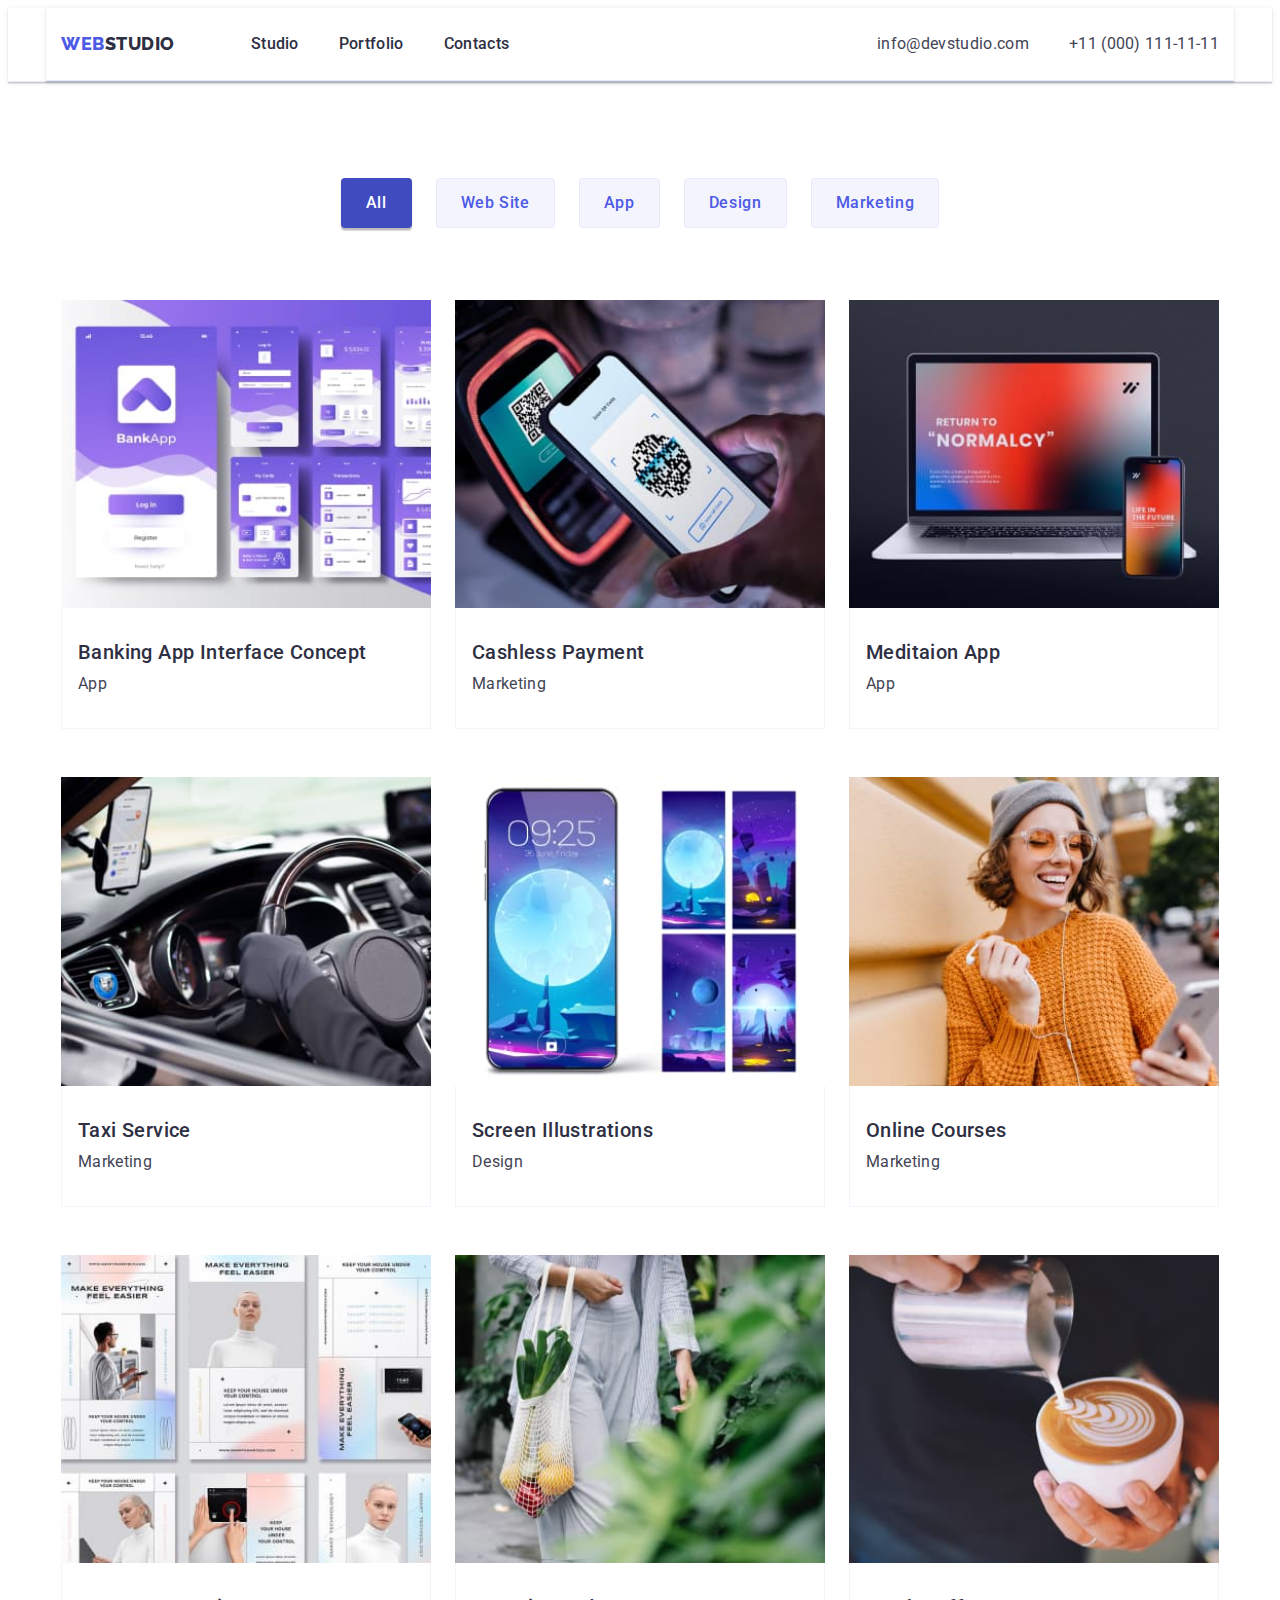
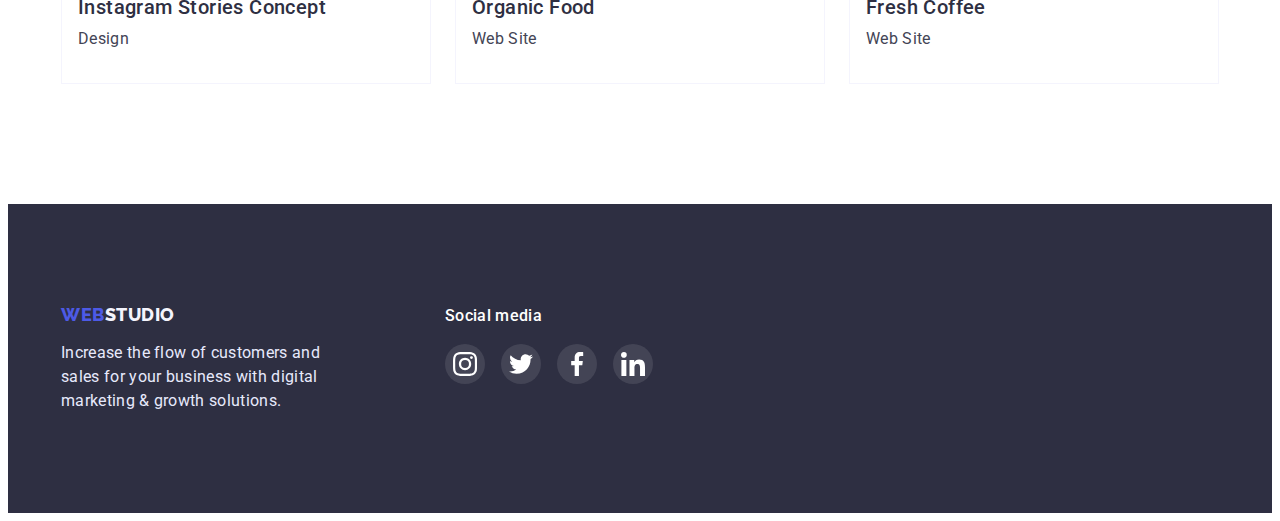
==== portfolio.html @ 0fe069e7 "Initial commit" ====
<!DOCTYPE html>
<html lang="en">
  <head>
    <meta charset="UTF-8" />
    <meta http-equiv="X-UA-Compatible" content="IE=edge" />
    <meta name="viewport" content="width=device-width, initial-scale=1.0" />
    <title>Portfolio</title>
    <link rel="preconnect" href="https://fonts.googleapis.com" />
    <link rel="preconnect" href="https://fonts.gstatic.com" crossorigin />
    <link
      href="https://fonts.googleapis.com/css2?family=Raleway:wght@800&family=Roboto:wght@400;500;700&display=swap"
      rel="stylesheet"
    />
    <link
      rel="stylesheet"
      href="https://cdnjs.cloudflare.com/ajax/libs/modern-normalize/1.1.0/modern-normalize.min.css"
      integrity="sha512-wpPYUAdjBVSE4KJnH1VR1HeZfpl1ub8YT/NKx4PuQ5NmX2tKuGu6U/JRp5y+Y8XG2tV+wKQpNHVUX03MfMFn9Q=="
      crossorigin="anonymous"
      referrerpolicy="no-referrer"
    />
    <link rel="stylesheet" href="./css/styles.css" />
  </head>
  <body>
    <!-- header -->
    <header class="header-border">
      <div class="container header">
        <nav class="nav">
          <a href="./index.html" class="logo link"
            ><span class="logo-color">Web</span>Studio</a
          >
          <ul class="nav-list list">
            <li><a href="./index.html" class="nav-link link">Studio</a></li>
            <li>
              <a href="./portfolio.html" class="nav-link link">Portfolio</a>
            </li>
            <li><a href="" class="nav-link link">Contacts</a></li>
          </ul>
        </nav>
        <address style="font-style: normal">
          <ul class="list adrs">
            <li>
              <a href="mailto:info@devstudio.com" class="contact link"
                >info@devstudio.com</a
              >
            </li>
            <li>
              <a href="tel:+110001111111" class="contact link"
                >+11 (000) 111-11-11</a
              >
            </li>
          </ul>
        </address>
      </div>
    </header>
    <main>
      <!-- All examples -->
      <section class="gallery">
        <div class="container">
          <h1 class="visually-hidden">Examples of work</h1>
          <ul class="list btns-list">
            <li><button type="button" class="btns current">All</button></li>
            <li><button type="button" class="btns">Web Site</button></li>
            <li><button type="button" class="btns">App</button></li>
            <li><button type="button" class="btns">Design</button></li>
            <li><button type="button" class="btns">Marketing</button></li>
          </ul>
          <ul class="list gallery-list">
            <li class="gallery-item">
              <a class="gallery-link link" href=""
                ><img
                  class="no-gap"
                  src="./images/bank-app.jpg"
                  alt="bank-app"
                  width="360"
                />
                <div class="gallery-card">
                  <h2 class="subtitle">Banking App Interface Concept</h2>
                  <p class="text">App</p>
                </div></a
              >
            </li>
            <li class="gallery-item">
              <a class="gallery-link link" href=""
                ><img
                  class="no-gap"
                  src="./images/cashless-pay.jpg"
                  alt="cashless-pay"
                  width="360"
                />
                <div class="gallery-card">
                  <h2 class="subtitle">Cashless Payment</h2>
                  <p class="text">Marketing</p>
                </div></a
              >
            </li>
            <li class="gallery-item">
              <a class="gallery-link link" href="">
                <img
                  class="no-gap"
                  src="./images/med-app.jpg"
                  alt="med-app"
                  width="360"
                />
                <div class="gallery-card">
                  <h2 class="subtitle">Meditaion App</h2>
                  <p class="text">App</p>
                </div></a
              >
            </li>
            <li class="gallery-item">
              <a class="gallery-link link" href=""
                ><img
                  class="no-gap"
                  src="./images/taxi-service.jpg"
                  alt="taxi-service"
                  width="360"
                />
                <div class="gallery-card">
                  <h2 class="subtitle">Taxi Service</h2>
                  <p class="text">Marketing</p>
                </div></a
              >
            </li>
            <li class="gallery-item">
              <a class="gallery-link link" href=""
                ><img
                  class="no-gap"
                  src="./images/screen-illustr.jpg"
                  alt="screen-illustr"
                  width="360"
                />
                <div class="gallery-card">
                  <h2 class="subtitle">Screen Illustrations</h2>
                  <p class="text">Design</p>
                </div></a
              >
            </li>
            <li class="gallery-item">
              <a class="gallery-link link" href=""
                ><img
                  class="no-gap"
                  src="./images/online-course.jpg"
                  alt="online-course"
                  width="360"
                />
                <div class="gallery-card">
                  <h2 class="subtitle">Online Courses</h2>
                  <p class="text">Marketing</p>
                </div></a
              >
            </li>
            <li class="gallery-item">
              <a class="gallery-link link" href=""
                ><img
                  class="no-gap"
                  src="./images/inst-storiesconcept.jpg"
                  alt="inst-storiesconcept"
                  width="360"
                />
                <div class="gallery-card">
                  <h2 class="subtitle">Instagram Stories Concept</h2>
                  <p class="text">Design</p>
                </div></a
              >
            </li>
            <li class="gallery-item">
              <a class="gallery-link link" href=""
                ><img
                  class="no-gap"
                  src="./images/organic-food.jpg"
                  alt="organic-food"
                  width="360"
                />
                <div class="gallery-card">
                  <h2 class="subtitle">Organic Food</h2>
                  <p class="text">Web Site</p>
                </div></a
              >
            </li>
            <li class="gallery-item">
              <a class="gallery-link link" href=""
                ><img
                  class="no-gap"
                  src="./images/fresh-coffee.jpg"
                  alt="fresh-coffee360"
                  width=""
                />
                <div class="gallery-card">
                  <h2 class="subtitle">Fresh Coffee</h2>
                  <p class="text">Web Site</p>
                </div></a
              >
            </li>
          </ul>
        </div>
      </section>
    </main>
    <!-- Footer -->
    <footer class="footer">
      <div class="container footer-df">
        <div>
          <a href="./index.html" class="logof link"
            ><span class="logo-color">WEB</span>STUDIO</a
          >
          <p class="footer-text">
            Increase the flow of customers and sales for your business with
            digital marketing &#38; growth solutions.
          </p>
        </div>
        <div class="socials-footer">
          <p class="footer-title">Social media</p>
          <ul class="footer-soc-list list">
            <li class="footer-soc-item">
              <a class="footer-soc-link link" href=""
                ><svg class="footer-soc-icon" width="24" height="24">
                  <use href="./images/icon.svg#icon-instagram-2"></use></svg
              ></a>
            </li>
            <li class="footer-soc-item link">
              <a class="footer-soc-link" href=""
                ><svg class="footer-soc-icon" width="24" height="24">
                  <use href="./images/icon.svg#icon-twitter-1"></use></svg
              ></a>
            </li>
            <li class="footer-soc-item link">
              <a class="footer-soc-link" href=""
                ><svg class="footer-soc-icon" width="24" height="24">
                  <use href="./images/icon.svg#icon-facebook-1"></use></svg
              ></a>
            </li>
            <li class="footer-soc-item link">
              <a class="footer-soc-link" href=""
                ><svg class="footer-soc-icon" width="24" height="24">
                  <use href="./images/icon.svg#icon-linkedin-1"></use></svg
              ></a>
            </li>
          </ul>
        </div>
      </div>
    </footer>
  </body>
</html>
---- css/styles.css ----
:root {
  --main-color-title: #ffffff;
  --secondary-color-title: #2e2f42;
  --main-color-text: #434455;
  --secondary-color-text: #e7e9fc;
  --btn-color: #4d5ae5;
  --active-color: #404bbf;
  --secondary-bgc: #f4f4fd;
  --btn-bg: rgba(255, 255, 255, 0.1);
  --company-border: #8e8f99;
}

h1,
h2,
h3,
h4,
h5,
h6,
p {
  margin: 0;
}

ul {
  padding-left: 0;
  margin: 0;
}

body {
  font-family: 'Roboto', sans-serif;
  background-color: var(--main-color-title);
  color: var(--main-color-text);
}

.container {
  width: 100%;
  max-width: 1158px;
  padding-left: 15px;
  padding-right: 15px;
  margin: 0 auto;
}

.list {
  list-style-type: none;
}

.link {
  text-decoration: none;
  color: inherit;
}

.df {
  display: flex;
}

.dspf {
  display: flex;
  gap: 24px;
}
.no-gap {
  display: block;
  width: 100%;
  height: auto;
}
.visually-hidden {
  position: absolute;
  white-space: nowrap;
  width: 1px;
  height: 1px;
  overflow: hidden;
  border: 0;
  padding: 0;
  clip: rect(0 0 0 0);
  clip-path: inset(50%);
  margin: -1px;
}

.section {
  padding-top: 120px;
  padding-bottom: 120px;
}

/* --------------Header------------ */
.header {
  display: flex;
  border-bottom: 1px solid var(--secondary-color-text);
  box-shadow: 0px 2px 1px rgba(46, 47, 66, 0.08), 0px 1px 1px rgba(46, 47, 66, 0.16), 0px 1px 6px rgba(46, 47, 66, 0.08);
}
.nav {
  display: flex;
  margin-right: auto;
}

.nav-list {
  display: flex;
  gap: 40px;
}
.adrs {
  display: flex;
  gap: 40px;
}
.logo {
  padding-top: 24px;
  padding-bottom: 24px;
  margin-right: 76px;
  font-family: 'Raleway', sans-serif;
  font-weight: 800;
  font-size: 18px;
  line-height: 1.33;
  letter-spacing: 0.03em;
  text-transform: uppercase;
  color: var(--secondary-color-title);
}

.logo-color {
  color: var(--btn-color);
}

.nav-link {
  display: block;
  padding-top: 24px;
  padding-bottom: 24px;
  font-weight: 500;
  font-size: 16px;
  line-height: 1.5;
  letter-spacing: 0.02em;
  color: var(--secondary-color-title);
}

.nav-link:hover,
.nav-link:focus,
.nav-link.current {
  color: var(--active-color);
}

.contact {
  display: block;
  padding-top: 24px;
  padding-bottom: 24px;
  font-size: 16px;
  line-height: 1.5;
  letter-spacing: 0.02em;
  color: var(--main-color-text);
}

.contact:hover,
.contact:focus {
  color: var(--active-color);
}
/* --------------Hero------------ */
.hero {
  max-width: 1440px;
  margin-left: auto;
  margin-right: auto;
  background-color: var(--secondary-color-title);
  text-align: center;
  padding-top: 188px;
  padding-bottom: 188px;
  background-image: linear-gradient(
      rgba(46, 47, 66, 0.7),
      rgba(46, 47, 66, 0.7)
    ),
    url('../images/bg-image.jpg');
  background-repeat: no-repeat;
  background-position: center;
  background-size: cover;
}
.main-title {
  width: 500px;
  margin-right: auto;
  margin-left: auto;
  margin-bottom: 48px;
  font-size: 56px;
  line-height: 1.07;
  letter-spacing: 0.02em;
  color: var(--main-color-title);
}

.btn {
  padding: 16px 32px;
  font-family: inherit;
  cursor: pointer;
  font-weight: 500;
  font-size: 16px;
  line-height: 1.5;
  letter-spacing: 0.04em;
  color: var(--main-color-title);
  background: var(--btn-color);
  border: none;
  box-shadow: 0px 4px 4px rgba(0, 0, 0, 0.15);
  border-radius: 4px;
}
.btn:hover,
.btn:focus,
.btn.current {
  background-color: var(--active-color);
}

/* --------------About us------------ */
.subtitle {
  margin-bottom: 8px;
  font-weight: 500;
  font-size: 20px;
  line-height: 1.2;
  letter-spacing: 0.02em;
  color: var(--secondary-color-title);
}

.text {
  font-size: 16px;
  line-height: 1.5;
  letter-spacing: 0.02em;
}

.infous-list {
  display: flex;
  gap: 24px;
}

.infous-item {
  width: calc((100% - 72px) / 4);
}

.infous-icon-container {
  display: flex;
  height: 112px;
  justify-content: center;
  align-items: center;
  margin-bottom: 8px;
  background-color: var(--secondary-bgc);
  border-radius: 4px;
}
.infous-icon {
  fill: var(--secondary-color-title);
}

/* --------------What are we doing------------ */
.activity {
  padding-bottom: 120px;
}
.secondary-title {
  font-size: 36px;
  text-align: center;
  line-height: 1.1;
  letter-spacing: 0.02em;
  color: var(--secondary-color-title);
  margin-bottom: 72px;
}

.activity-item {
  width: calc((100% - 48px) / 3);
}
/* --------------Team------------ */
.team {
  background-color: var(--secondary-bgc);
}
.team-item {
  width: calc((100% - 72px) / 4);
  background-color: var(--main-color-title);
  border-radius: 0px 0px 4px 4px;
  box-shadow: 0px 1px 6px rgba(46, 47, 66, 0.08),
    0px 1px 1px rgba(46, 47, 66, 0.16), 0px 2px 1px rgba(46, 47, 66, 0.08);
}

.team-dscr {
  padding: 32px 16px;
}

.team-subtitle {
  margin-bottom: 8px;
  font-weight: 500;
  font-size: 20px;
  line-height: 1.2;
  letter-spacing: 0.02em;
  color: var(--secondary-color-title);
  text-align: center;
}
.team-text {
  text-align: center;
  font-size: 16px;
  line-height: 1.5;
  letter-spacing: 0.02em;
  margin-bottom: 8px;
}

.team-soc-list {
  display: flex;
  gap: 24px;
  justify-content: center;
}

.team-soc-item {
  width: 40px;
  height: 40px;
}
.team-soc-link {
  width: 100%;
  height: 100%;
  background-color: var(--btn-color);
  border-radius: 50%;
  display: flex;
  align-items: center;
  justify-content: center;
}
.team-soc-link:is(:hover, :focus) {
  background-color: var(--active-color);
}

.team-soc-icon {
  fill: var(--main-color-title);
}

/* --------------Customers------------ */
.customers-list {
  display: flex;
  justify-content: center;
  gap: 24px;
}
.customers-item {
  height: 88px;
  width: calc((100% - 120px) / 6);
}

.customers-link {
  display: flex;
  justify-content: center;
  align-items: center;
  width: 100%;
  height: 100%;
  border: 1px solid var(--company-border);
  border-radius: 4px;
  color: var(--company-border);
}

.customers-icon {
  fill: currentColor;
}

.customers-link:is(:hover, :focus) {
  border-color: var(--active-color);
  color: var(--active-color);
}

/* --------------Footer------------ */
.footer {
  background-color: var(--secondary-color-title);
  padding-top: 100px;
  padding-bottom: 100px;
}
.footer-df {
  display: flex;
  align-items: baseline;
}
.footer-text {
  width: 264px;
  font-size: 16px;
  line-height: 1.5;
  letter-spacing: 0.02em;
  color: var(--secondary-color-text);
}

.logof {
  display: inline-block;
  margin-bottom: 16px;
  font-family: 'Raleway', sans-serif;
  font-weight: 800;
  font-size: 18px;
  line-height: 1.17;
  letter-spacing: 0.03em;
  color: var(--secondary-bgc);
}
.footer-soc-list {
  display: flex;
  gap: 16px;
}

.footer-soc-item {
  width: 40px;
  height: 40px;
}
.footer-soc-link {
  width: 100%;
  height: 100%;
  background-color: var(--btn-bg);
  border-radius: 50%;
  display: flex;
  align-items: center;
  justify-content: center;
}

.footer-soc-link:is(:hover, :focus) {
  background-color: #31d0aa;
}

.footer-soc-icon {
  fill: var(--main-color-title);
}

.socials-footer {
  margin-left: 120px;
}

/* -------------- PORTFOLIO ------------ */
.header-border {
  border-bottom: 1px solid var(--secondary-color-text);
  box-shadow: 0px 2px 1px rgba(46, 47, 66, 0.08), 0px 1px 1px rgba(46, 47, 66, 0.16), 0px 1px 6px rgba(46, 47, 66, 0.08);
}
.gallery {
  padding-top: 96px;
  padding-bottom: 120px;
}

.gallery-card {
  padding: 32px 16px;
  border: 1px solid #f4f4fd;
  border-top: none;
}
.gallery-link {
  display: block;
}
.gallery-link:is(:hover, :focus) {
  box-shadow: 0px 1px 6px rgba(46, 47, 66, 0.08),
    0px 1px 1px rgba(46, 47, 66, 0.16), 0px 2px 1px rgba(46, 47, 66, 0.08);
}
.btns-list {
  justify-content: center;
  margin-bottom: 72px;
  display: flex;
  gap: 24px;
}
.gallery-list {
  display: flex;
  flex-wrap: wrap;
  row-gap: 48px;
  column-gap: 24px;
}
.gallery-item {
  width: calc((100% - 48px) / 3);
}
.btns {
  padding: 12px 24px;
  font-family: inherit;
  cursor: pointer;
  font-weight: 500;
  font-size: 16px;
  line-height: 1.5;
  letter-spacing: 0.04em;
  color: #4d5ae5;
  background-color: var(--secondary-bgc);
  border: 1px solid var(--secondary-color-text);
  border-radius: 4px;
}

.btns:hover,
.btns:focus,
.current {
  background-color: var(--active-color);
  color: var(--main-color-title);
  border: 1px solid transparent;
  box-shadow: 0px 3px 1px rgba(0, 0, 0, 0.1), 0px 2px 1px rgba(0, 0, 0, 0.08),
    0px 2px 2px rgba(0, 0, 0, 0.12);
}

.footer-title {
  font-weight: 500;
  font-size: 16px;
  line-height: 1.5;
  letter-spacing: 0.02em;
  color: var(--main-color-title);
  margin-bottom: 16px;
}
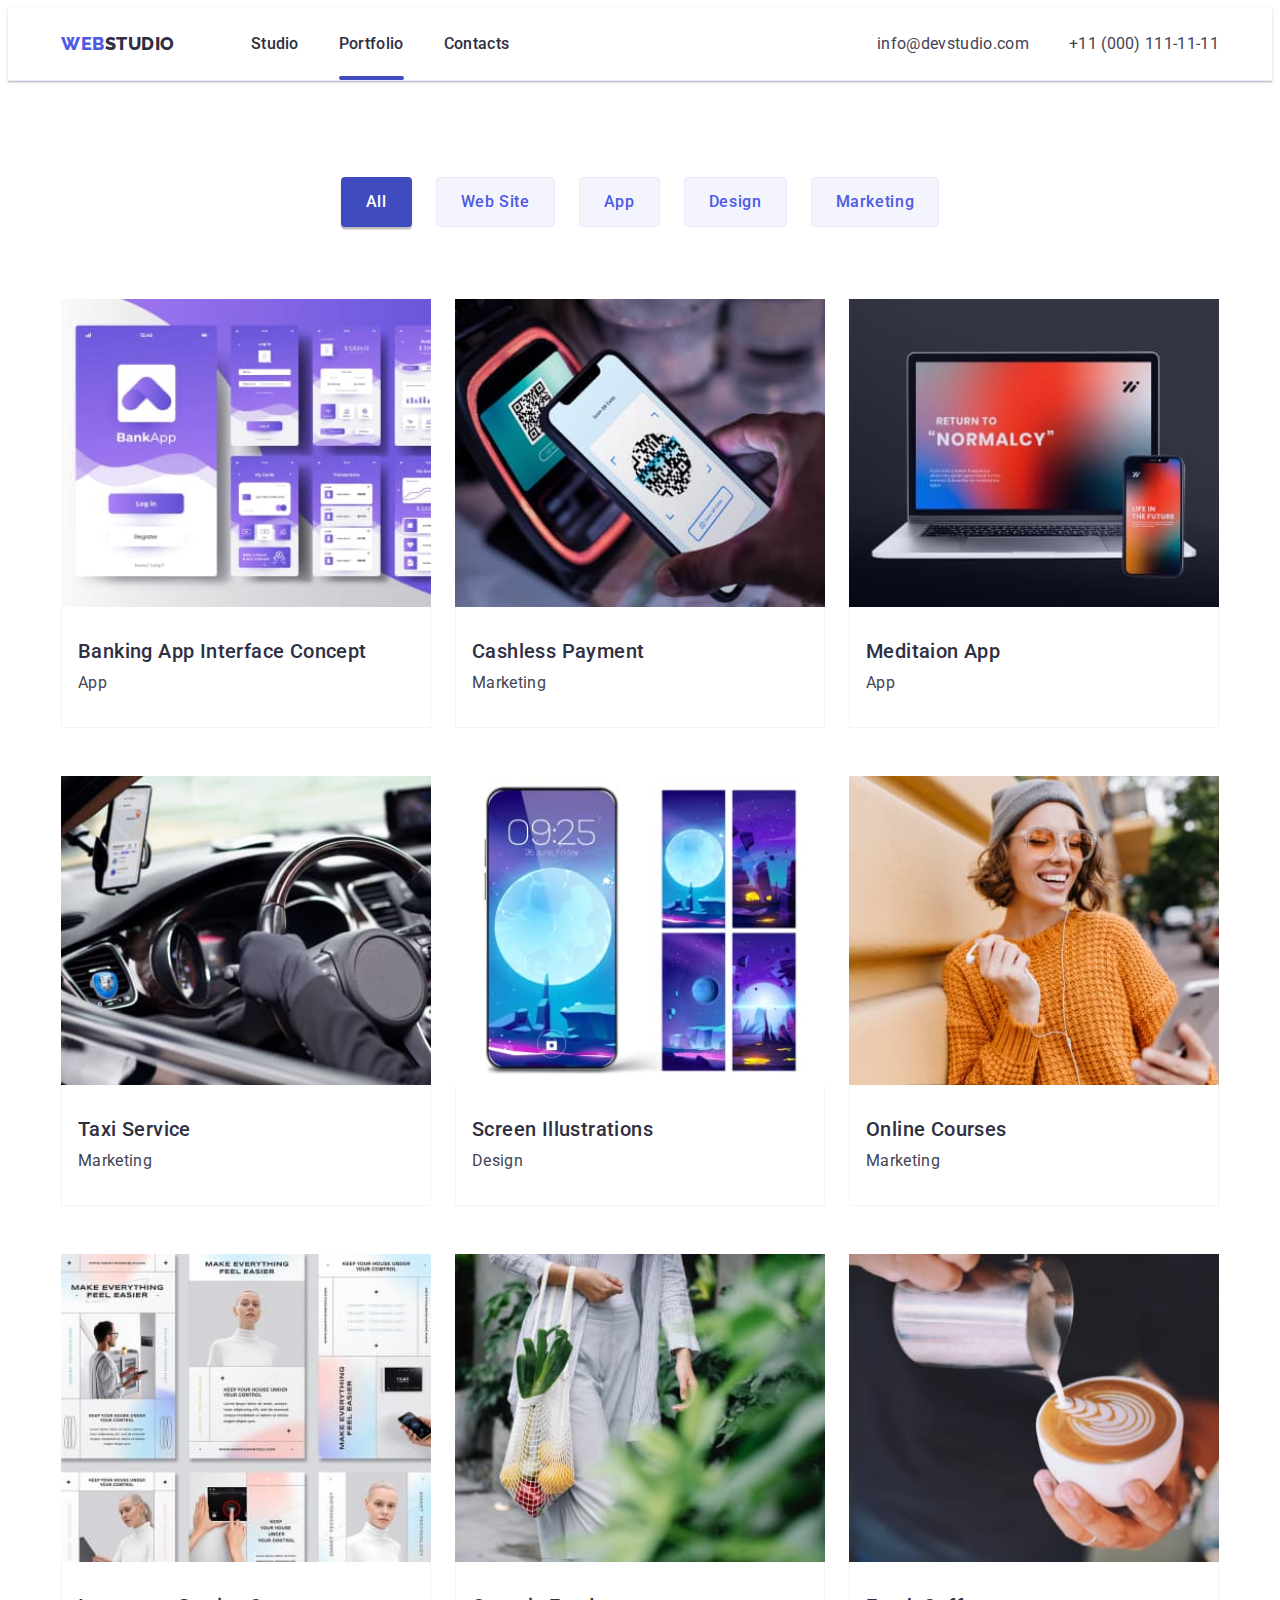
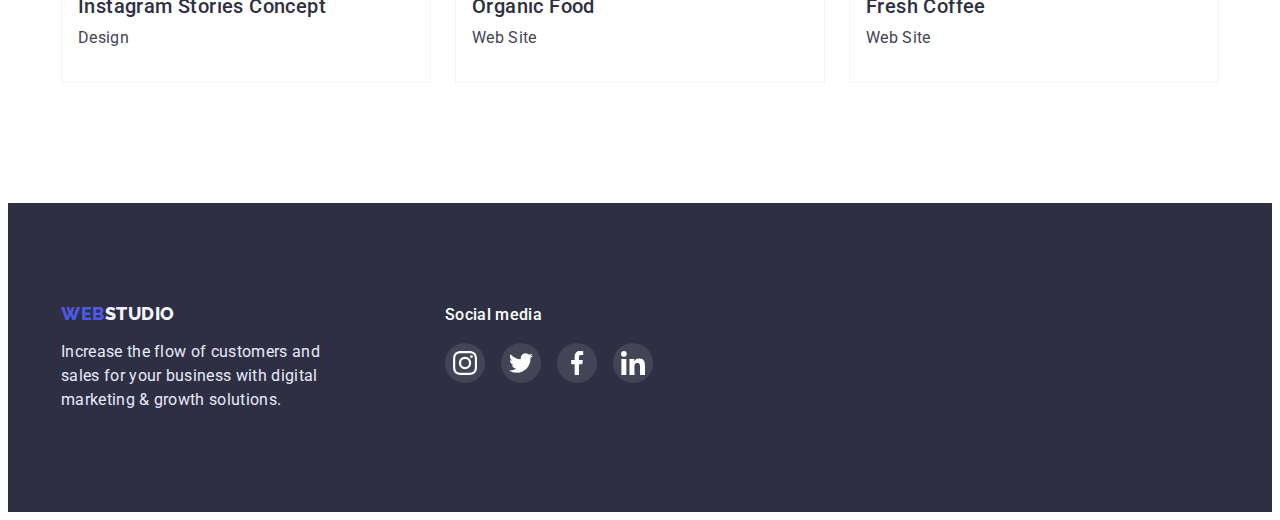
==== commit 806980c3: "update animations" ====
--- a/portfolio.html
+++ b/portfolio.html
@@ -31,7 +31,7 @@
           <ul class="nav-list list">
             <li><a href="./index.html" class="nav-link link">Studio</a></li>
             <li>
-              <a href="./portfolio.html" class="nav-link link">Portfolio</a>
+              <a href="./portfolio.html" class="nav-link current-page link">Portfolio</a>
             </li>
             <li><a href="" class="nav-link link">Contacts</a></li>
           </ul>
@@ -66,13 +66,21 @@
           </ul>
           <ul class="list gallery-list">
             <li class="gallery-item">
-              <a class="gallery-link link" href=""
-                ><img
-                  class="no-gap"
-                  src="./images/bank-app.jpg"
-                  alt="bank-app"
-                  width="360"
-                />
+              <a class="gallery-link link" href="">
+                <div class="cover-wrap">
+                  <img
+                    class="no-gap"
+                    src="./images/bank-app.jpg"
+                    alt="bank-app"
+                    width="360"
+                  />
+                  <p class="cover-text">
+                    Lorem ipsum dolor sit amet consectetur adipisicing elit. Sed
+                    dolores natus ab repellat cumque ut, aspernatur quod? Non
+                    perspiciatis officiis odio odit, in quasi est, reiciendis,
+                    exercitationem facilis voluptate cum.
+                  </p>
+                </div>
                 <div class="gallery-card">
                   <h2 class="subtitle">Banking App Interface Concept</h2>
                   <p class="text">App</p>
@@ -80,13 +88,21 @@
               >
             </li>
             <li class="gallery-item">
-              <a class="gallery-link link" href=""
-                ><img
-                  class="no-gap"
-                  src="./images/cashless-pay.jpg"
-                  alt="cashless-pay"
-                  width="360"
-                />
+              <a class="gallery-link link" href="">
+                <div class="cover-wrap">
+                  <img
+                    class="no-gap"
+                    src="./images/cashless-pay.jpg"
+                    alt="cashless-pay"
+                    width="360"
+                  />
+                  <p class="cover-text">
+                    Lorem ipsum dolor, sit amet consectetur adipisicing elit.
+                    Architecto veritatis odit et doloremque repellat, dolore
+                    sunt. Soluta magni numquam possimus placeat atque nemo ad,
+                    eaque dicta, tempore architecto officiis? Placeat?
+                  </p>
+                </div>
                 <div class="gallery-card">
                   <h2 class="subtitle">Cashless Payment</h2>
                   <p class="text">Marketing</p>
@@ -95,54 +111,86 @@
             </li>
             <li class="gallery-item">
               <a class="gallery-link link" href="">
-                <img
-                  class="no-gap"
-                  src="./images/med-app.jpg"
-                  alt="med-app"
-                  width="360"
-                />
+                <div class="cover-wrap">
+                  <img
+                    class="no-gap"
+                    src="./images/med-app.jpg"
+                    alt="med-app"
+                    width="360"
+                  />
+                  <p class="cover-text">
+                    Lorem ipsum dolor sit amet consectetur adipisicing elit. Rem
+                    saepe possimus nisi eaque, voluptate modi? Molestiae
+                    nesciunt sit fugiat, officiis dolore dolorem reiciendis,
+                    labore minima incidunt perferendis harum suscipit sequi!
+                  </p>
+                </div>
                 <div class="gallery-card">
                   <h2 class="subtitle">Meditaion App</h2>
                   <p class="text">App</p>
-                </div></a
-              >
-            </li>
-            <li class="gallery-item">
-              <a class="gallery-link link" href=""
-                ><img
-                  class="no-gap"
-                  src="./images/taxi-service.jpg"
-                  alt="taxi-service"
-                  width="360"
-                />
+                </div>
+              </a>
+            </li>
+            <li class="gallery-item">
+              <a class="gallery-link link" href="">
+                <div class="cover-wrap">
+                  <img
+                    class="no-gap"
+                    src="./images/taxi-service.jpg"
+                    alt="taxi-service"
+                    width="360"
+                  />
+                  <p class="cover-text">
+                    Lorem ipsum dolor, sit amet consectetur adipisicing elit.
+                    Quis voluptate nisi obcaecati veniam aut. Iusto, consequatur
+                    esse ducimus fuga harum minima exercitationem quasi odit,
+                    eaque expedita qui assumenda quidem perspiciatis?
+                  </p>
+                </div>
                 <div class="gallery-card">
                   <h2 class="subtitle">Taxi Service</h2>
                   <p class="text">Marketing</p>
-                </div></a
-              >
-            </li>
-            <li class="gallery-item">
-              <a class="gallery-link link" href=""
-                ><img
-                  class="no-gap"
-                  src="./images/screen-illustr.jpg"
-                  alt="screen-illustr"
-                  width="360"
-                />
+                </div>
+              </a>
+            </li>
+            <li class="gallery-item">
+              <a class="gallery-link link" href="">
+                <div class="cover-wrap">
+                  <img
+                    class="no-gap"
+                    src="./images/screen-illustr.jpg"
+                    alt="screen-illustr"
+                    width="360"
+                  />
+                  <p class="cover-text">
+                    Lorem ipsum dolor sit amet consectetur adipisicing elit.
+                    Eligendi aliquid quam explicabo! Explicabo non ducimus sit
+                    earum numquam recusandae exercitationem qui nostrum,
+                    reiciendis sunt id libero, neque adipisci, consectetur iste.
+                  </p>
+                </div>
                 <div class="gallery-card">
                   <h2 class="subtitle">Screen Illustrations</h2>
                   <p class="text">Design</p>
-                </div></a
-              >
+                </div>
+              </a>
             </li>
             <li class="gallery-item">
               <a class="gallery-link link" href=""
-                ><img
-                  class="no-gap"
-                  src="./images/online-course.jpg"
-                  alt="online-course"
-                  width="360"
-                />
+                ><div class="cover-wrap">
+                  <img
+                    class="no-gap"
+                    src="./images/online-course.jpg"
+                    alt="online-course"
+                    width="360"
+                  />
+                  <p class="cover-text">
+                    Lorem ipsum dolor sit amet consectetur adipisicing elit.
+                    Culpa porro, tempore ratione maiores cumque ad earum animi
+                    sequi deleniti quibusdam aspernatur quo aperiam vero odit
+                    beatae officia id sed enim.
+                  </p>
+                </div>
                 <div class="gallery-card">
                   <h2 class="subtitle">Online Courses</h2>
                   <p class="text">Marketing</p>
@@ -150,13 +198,21 @@
               >
             </li>
             <li class="gallery-item">
-              <a class="gallery-link link" href=""
-                ><img
-                  class="no-gap"
-                  src="./images/inst-storiesconcept.jpg"
-                  alt="inst-storiesconcept"
-                  width="360"
-                />
+              <a class="gallery-link link" href="">
+                <div class="cover-wrap">
+                  <img
+                    class="no-gap"
+                    src="./images/inst-storiesconcept.jpg"
+                    alt="inst-storiesconcept"
+                    width="360"
+                  />
+                  <p class="cover-text">
+                    Lorem ipsum dolor sit amet consectetur, adipisicing elit.
+                    Reprehenderit harum vero dolores sed voluptate? Ducimus quia
+                    omnis ex consequatur repudiandae dolor, modi consequuntur
+                    similique, doloribus obcaecati debitis ipsam atque repellat.
+                  </p>
+                </div>
                 <div class="gallery-card">
                   <h2 class="subtitle">Instagram Stories Concept</h2>
                   <p class="text">Design</p>
@@ -165,12 +221,21 @@
             </li>
             <li class="gallery-item">
               <a class="gallery-link link" href=""
-                ><img
-                  class="no-gap"
-                  src="./images/organic-food.jpg"
-                  alt="organic-food"
-                  width="360"
-                />
+                ><div class="cover-wrap">
+                  <img
+                    class="no-gap"
+                    src="./images/organic-food.jpg"
+                    alt="organic-food"
+                    width="360"
+                  />
+                  <p class="cover-text">
+                    Lorem ipsum, dolor sit amet consectetur adipisicing elit.
+                    Ratione distinctio iste eum beatae facilis architecto
+                    asperiores placeat consequatur commodi dolorum hic, tempora
+                    repellendus, animi reiciendis, doloribus incidunt ipsam
+                    aliquam nesciunt?
+                  </p>
+                </div>
                 <div class="gallery-card">
                   <h2 class="subtitle">Organic Food</h2>
                   <p class="text">Web Site</p>
@@ -179,12 +244,20 @@
             </li>
             <li class="gallery-item">
               <a class="gallery-link link" href=""
-                ><img
+                ><div class="cover-wrap">
+                  <img
                   class="no-gap"
                   src="./images/fresh-coffee.jpg"
                   alt="fresh-coffee360"
                   width=""
                 />
+                <p class="cover-text">
+                  Lorem ipsum dolor sit amet consectetur, adipisicing elit. Qui
+                  numquam aliquid suscipit commodi optio, natus perferendis
+                  voluptas illo voluptates expedita tempore quod, delectus unde
+                  doloremque eius. Cum architecto non tempore.
+                </p>
+                </div>
                 <div class="gallery-card">
                   <h2 class="subtitle">Fresh Coffee</h2>
                   <p class="text">Web Site</p>
--- a/css/styles.css
+++ b/css/styles.css
@@ -8,6 +8,11 @@
   --secondary-bgc: #f4f4fd;
   --btn-bg: rgba(255, 255, 255, 0.1);
   --company-border: #8e8f99;
+  --transtn-color: color 250ms cubic-bezier(0.4, 0, 0.2, 1);
+  --transtn-bgc: background-color 250ms cubic-bezier(0.4, 0, 0.2, 1);
+  --transtn-bc: border-color 250ms cubic-bezier(0.4, 0, 0.2, 1);
+  --transtn-bs: box-shadow 250ms cubic-bezier(0.4, 0, 0.2, 1);
+  --transtn-b: border 250ms cubic-bezier(0.4, 0, 0.2, 1);
 }
 
 h1,
@@ -82,8 +87,6 @@
 /* --------------Header------------ */
 .header {
   display: flex;
-  border-bottom: 1px solid var(--secondary-color-text);
-  box-shadow: 0px 2px 1px rgba(46, 47, 66, 0.08), 0px 1px 1px rgba(46, 47, 66, 0.16), 0px 1px 6px rgba(46, 47, 66, 0.08);
 }
 .nav {
   display: flex;
@@ -117,6 +120,7 @@
 
 .nav-link {
   display: block;
+  position: relative;
   padding-top: 24px;
   padding-bottom: 24px;
   font-weight: 500;
@@ -124,6 +128,7 @@
   line-height: 1.5;
   letter-spacing: 0.02em;
   color: var(--secondary-color-title);
+  transition: var(--transtn-color);
 }
 
 .nav-link:hover,
@@ -132,6 +137,20 @@
   color: var(--active-color);
 }
 
+.current-page {
+  display: flex;
+}
+
+.current-page::after {
+  content: '';
+  width: 100%;
+  height: 4px;
+  position: absolute;
+  bottom: 0px;
+  background-color: var(--active-color);
+  border-radius: 2px;
+}
+
 .contact {
   display: block;
   padding-top: 24px;
@@ -140,6 +159,7 @@
   line-height: 1.5;
   letter-spacing: 0.02em;
   color: var(--main-color-text);
+  transition: var(--transtn-color);
 }
 
 .contact:hover,
@@ -188,6 +208,7 @@
   border: none;
   box-shadow: 0px 4px 4px rgba(0, 0, 0, 0.15);
   border-radius: 4px;
+  transition: var(--transtn-bgc);
 }
 .btn:hover,
 .btn:focus,
@@ -300,6 +321,7 @@
   display: flex;
   align-items: center;
   justify-content: center;
+  transition: var(--transtn-bgc);
 }
 .team-soc-link:is(:hover, :focus) {
   background-color: var(--active-color);
@@ -329,6 +351,7 @@
   border: 1px solid var(--company-border);
   border-radius: 4px;
   color: var(--company-border);
+  transition: var(--transtn-bc), var(--transtn-color);
 }
 
 .customers-icon {
@@ -385,6 +408,7 @@
   display: flex;
   align-items: center;
   justify-content: center;
+  transition: var(--transtn-bgc);
 }
 
 .footer-soc-link:is(:hover, :focus) {
@@ -402,7 +426,8 @@
 /* -------------- PORTFOLIO ------------ */
 .header-border {
   border-bottom: 1px solid var(--secondary-color-text);
-  box-shadow: 0px 2px 1px rgba(46, 47, 66, 0.08), 0px 1px 1px rgba(46, 47, 66, 0.16), 0px 1px 6px rgba(46, 47, 66, 0.08);
+  box-shadow: 0px 2px 1px rgba(46, 47, 66, 0.08),
+    0px 1px 1px rgba(46, 47, 66, 0.16), 0px 1px 6px rgba(46, 47, 66, 0.08);
 }
 .gallery {
   padding-top: 96px;
@@ -416,11 +441,36 @@
 }
 .gallery-link {
   display: block;
+  transition: var(--transtn-bs);
 }
 .gallery-link:is(:hover, :focus) {
   box-shadow: 0px 1px 6px rgba(46, 47, 66, 0.08),
     0px 1px 1px rgba(46, 47, 66, 0.16), 0px 2px 1px rgba(46, 47, 66, 0.08);
 }
+
+.gallery-link:is(:hover, :focus) .cover-text {
+  transform: translateY(0);
+}
+.cover-wrap {
+  position: relative;
+  overflow: hidden;
+}
+
+.cover-text {
+  height: 100%;
+  position: absolute;
+  top: 0;
+  padding: 40px 32px;
+  font-size: 16px;
+  line-height: 1.5;
+  letter-spacing: 0.02em;
+  color: var(--secondary-bgc);
+  background-color: var(--btn-color);
+  transform: translateY(100%);
+  transition: transform 250ms cubic-bezier(0.4, 0, 0.2, 1);
+  overflow: auto;
+}
+
 .btns-list {
   justify-content: center;
   margin-bottom: 72px;
@@ -448,6 +498,8 @@
   background-color: var(--secondary-bgc);
   border: 1px solid var(--secondary-color-text);
   border-radius: 4px;
+  transition: var(--transtn-bgc), var(--transtn-color), var(--transtn-b),
+    var(--transtn-bs);
 }
 
 .btns:hover,
@@ -468,3 +520,50 @@
   color: var(--main-color-title);
   margin-bottom: 16px;
 }
+
+/* --------------Backdrop------------ */
+.backdrop {
+  position: fixed;
+  top: 0;
+  width: 100%;
+  height: 100%;
+  background-color: rgba(46, 47, 66, 0.4);
+  transition: opacity 250ms cubic-bezier(0.4, 0, 0.2, 1),
+    visibility 250ms cubic-bezier(0.4, 0, 0.2, 1);
+}
+
+.modal {
+  position: absolute;
+  top: 50%;
+  left: 50%;
+  transform: translate(-50%, -50%) scale(1);
+  padding: 24px;
+  width: 408px;
+  min-height: 576px;
+  background-color: #fcfcfc;
+  border-radius: 4px;
+  transition: transform 250ms cubic-bezier(0.4, 0, 0.2, 1);
+}
+
+.backdrop.is-hidden .modal {
+  transform: translate(-50%, -50%) scale(0);
+}
+
+.modal-close {
+  display: flex;
+  align-items: center;
+  justify-content: center;
+  width: 24px;
+  height: 24px;
+  background-color: var(--secondary-color-text);
+  border: 1px solid rgba(0, 0, 0, 0.1);
+  border-radius: 50%;
+  margin-left: auto;
+  cursor: pointer;
+}
+
+.is-hidden {
+  opacity: 0;
+  visibility: hidden;
+  pointer-events: none;
+}
